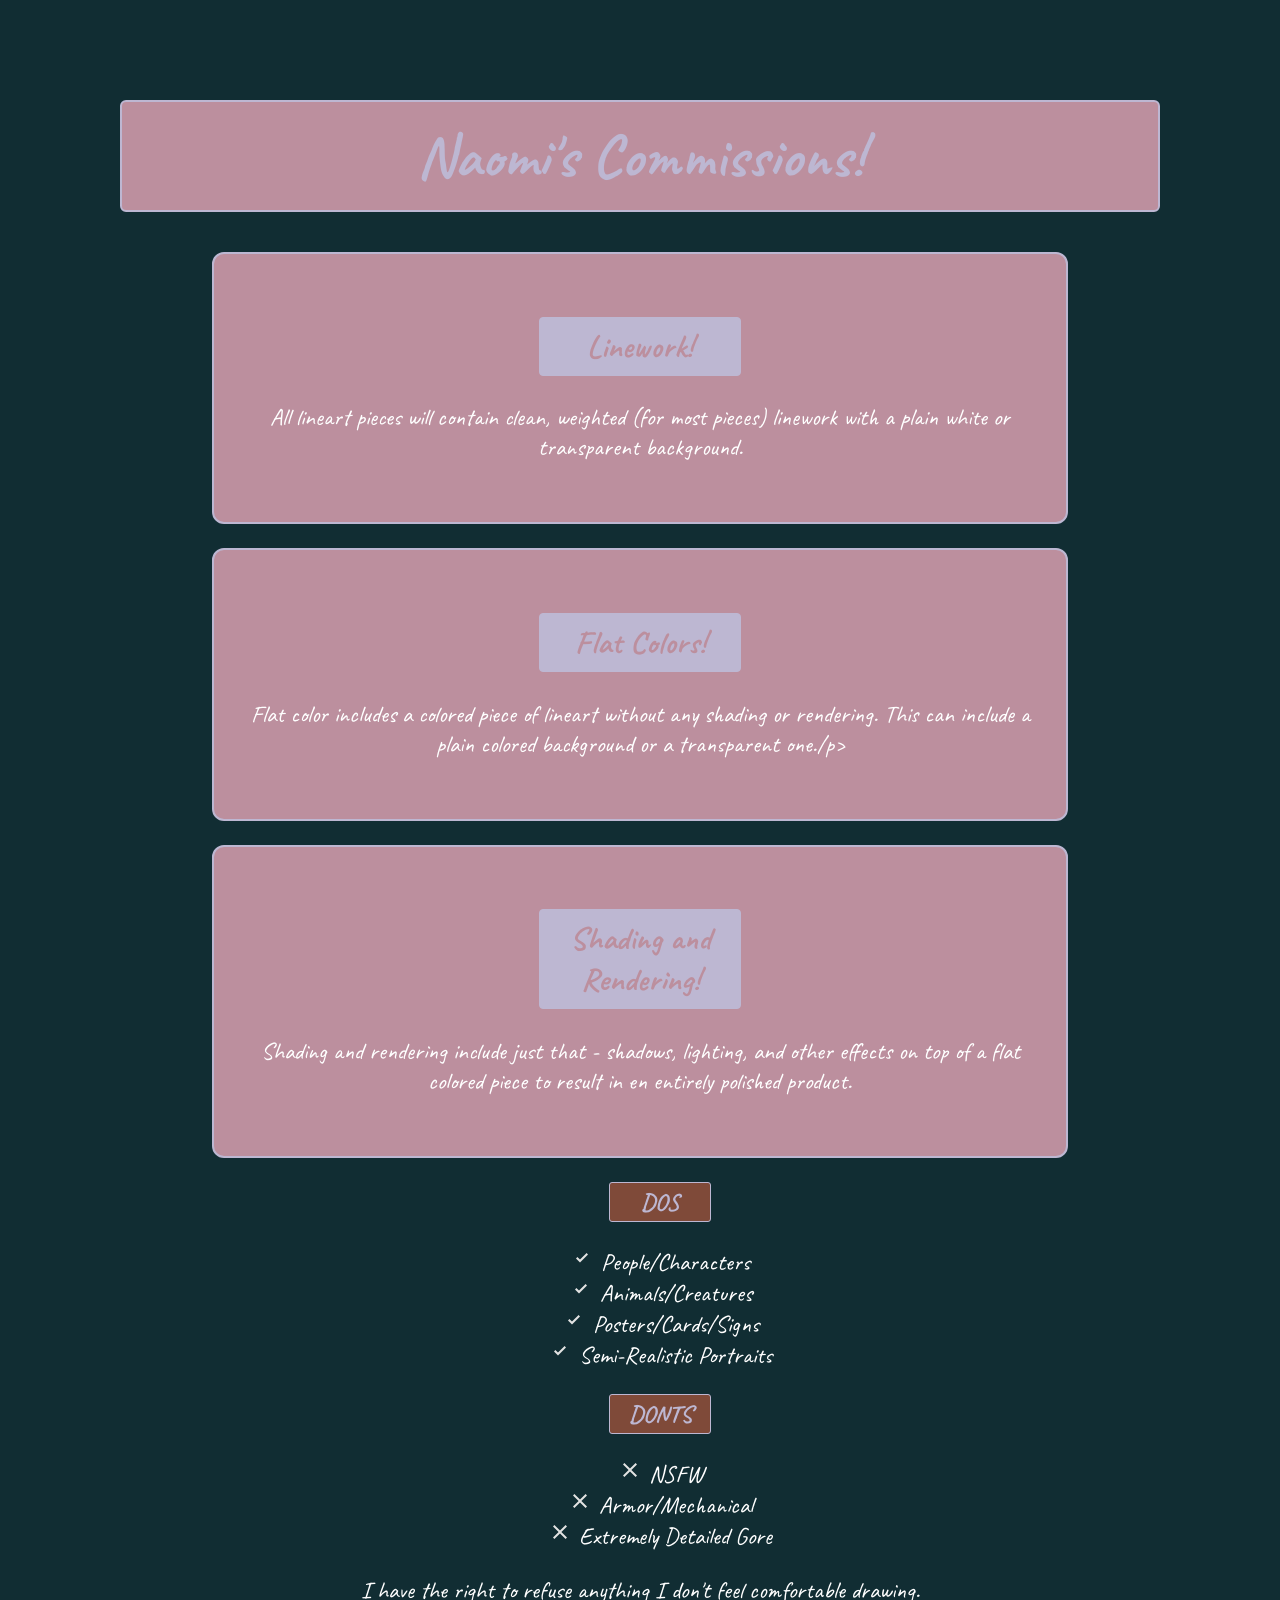
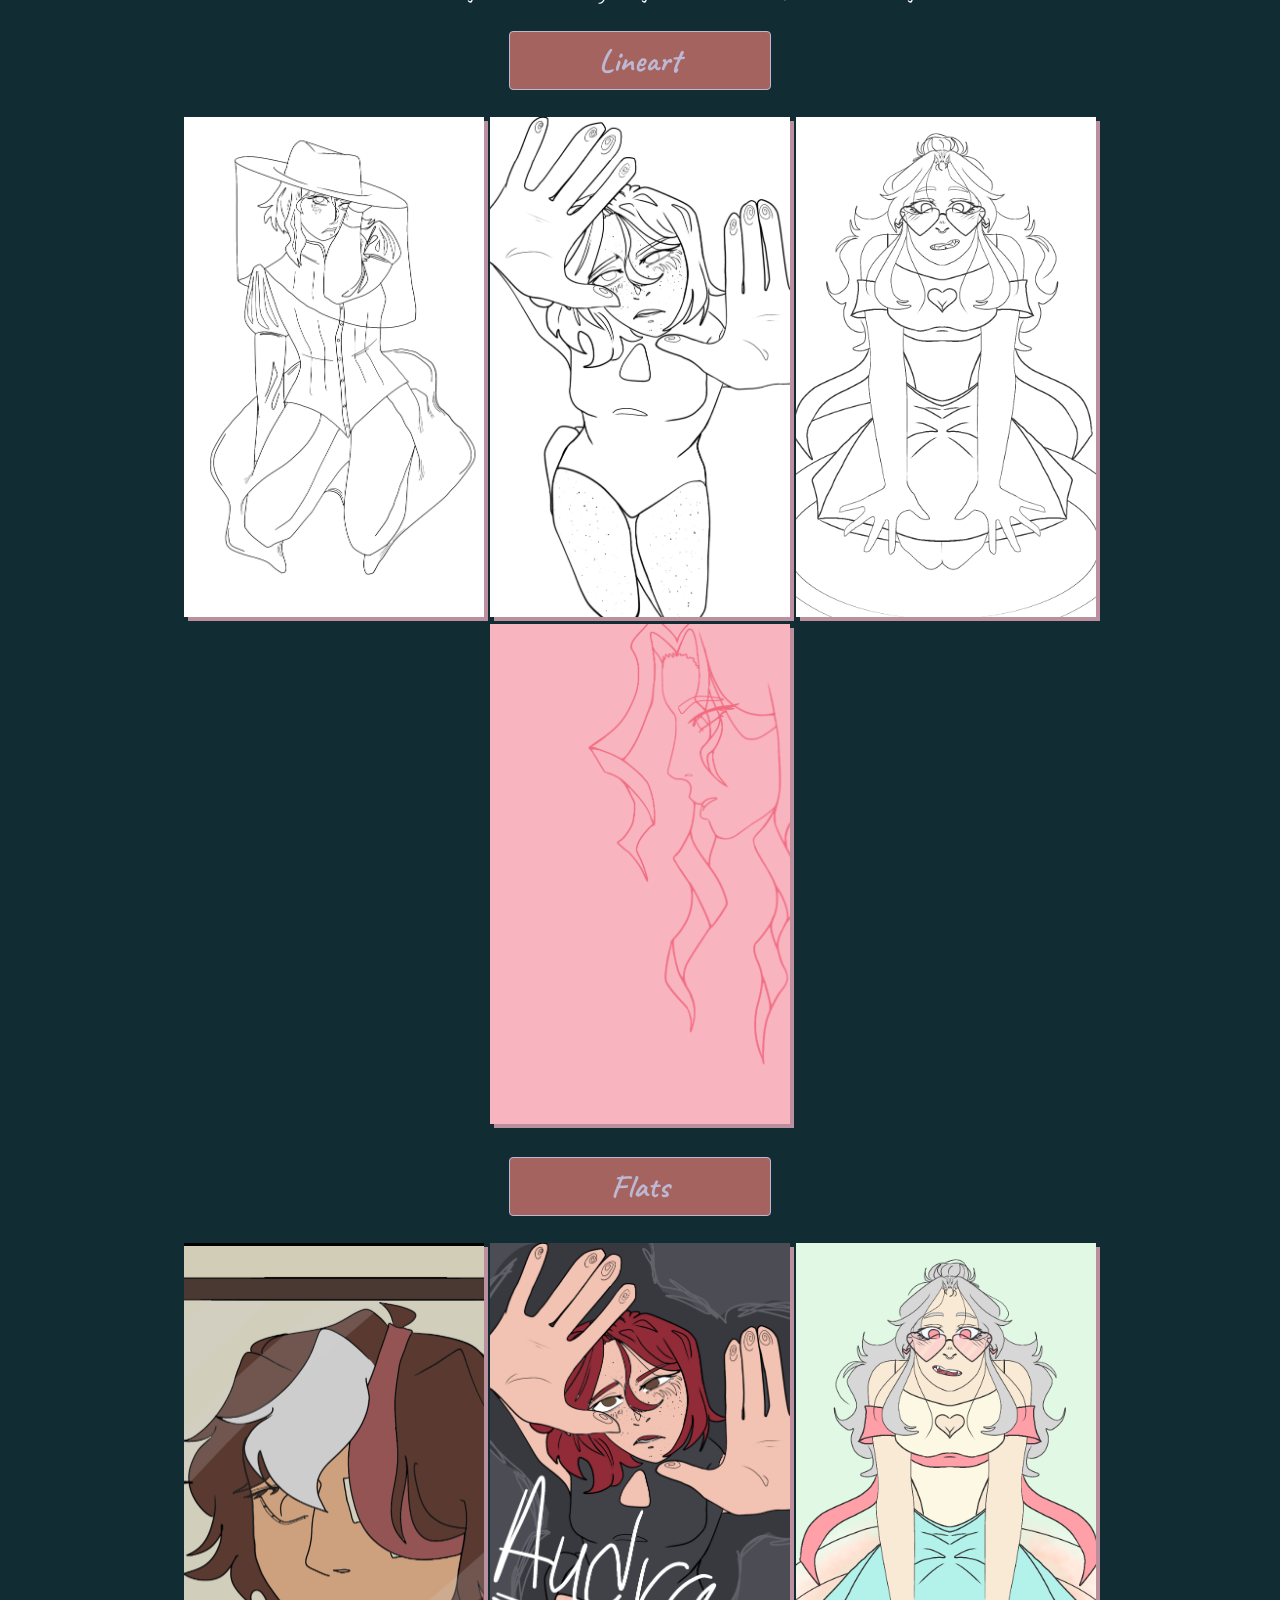
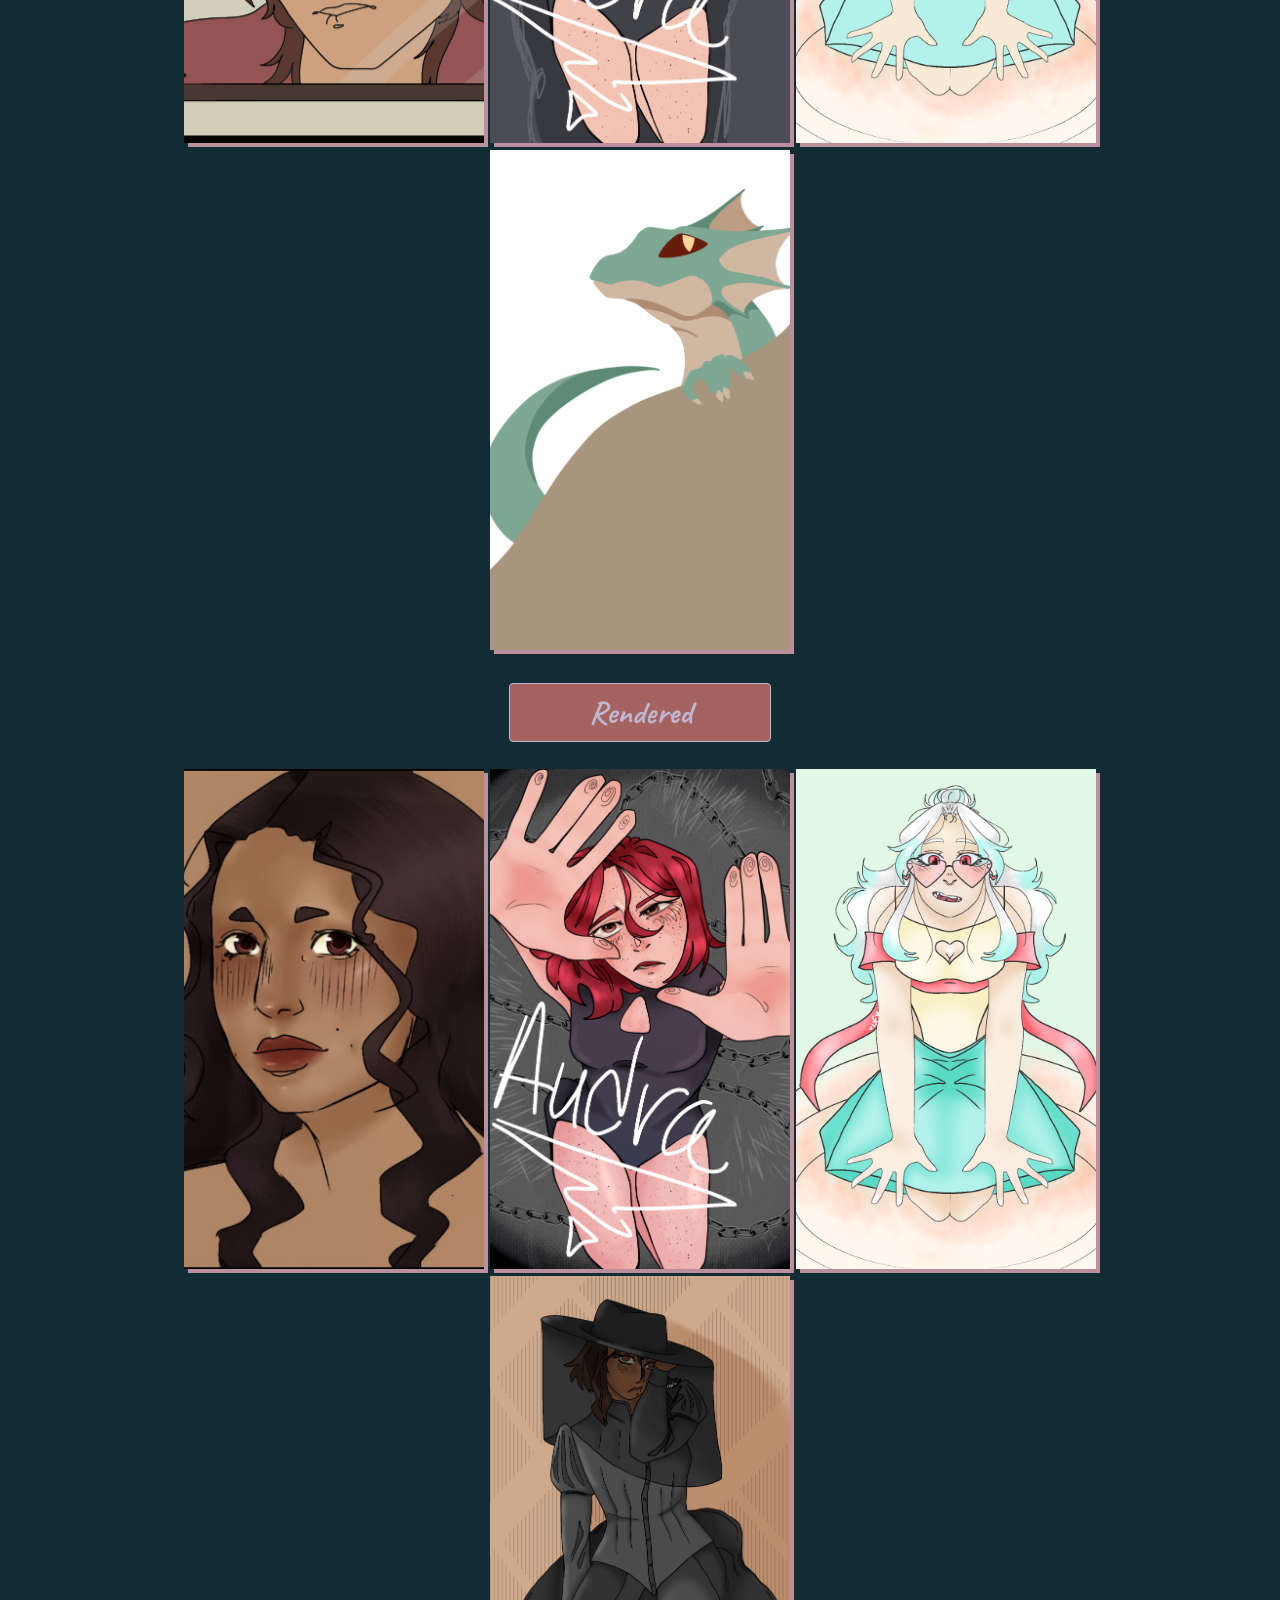
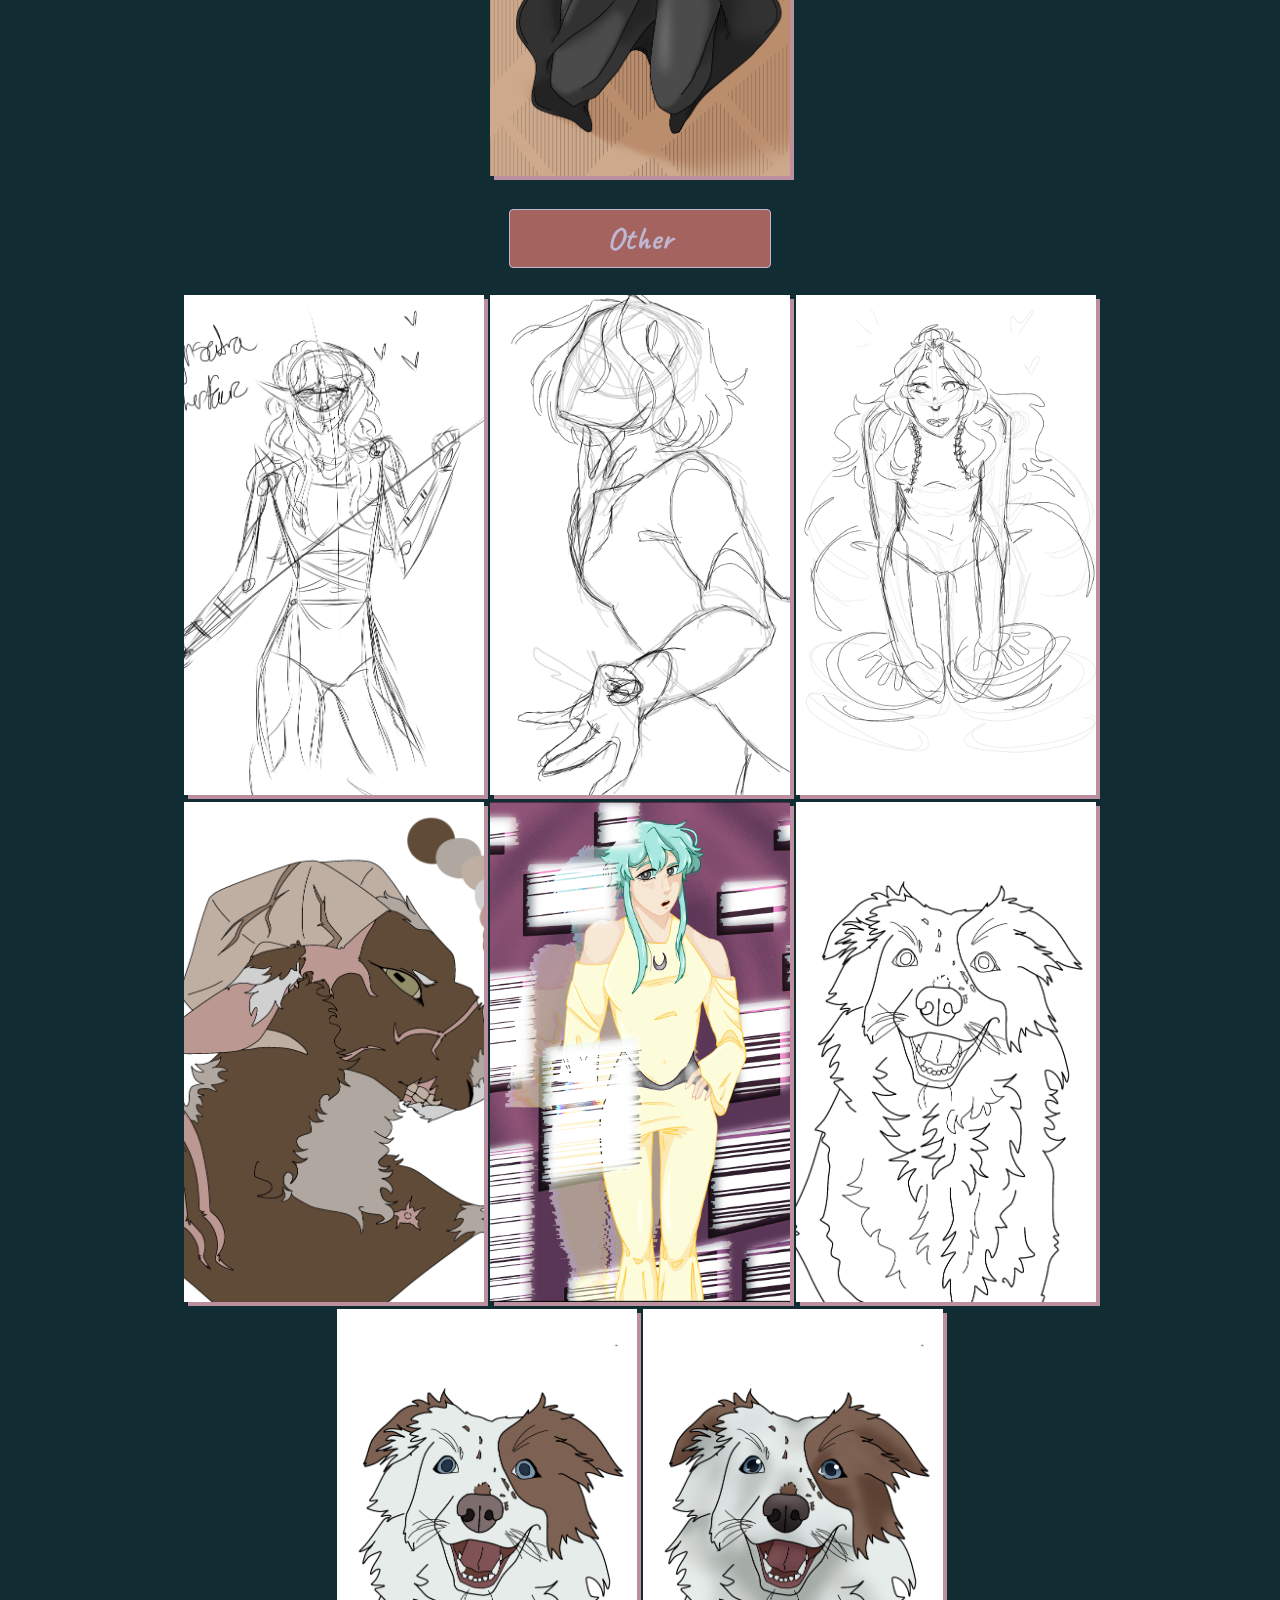
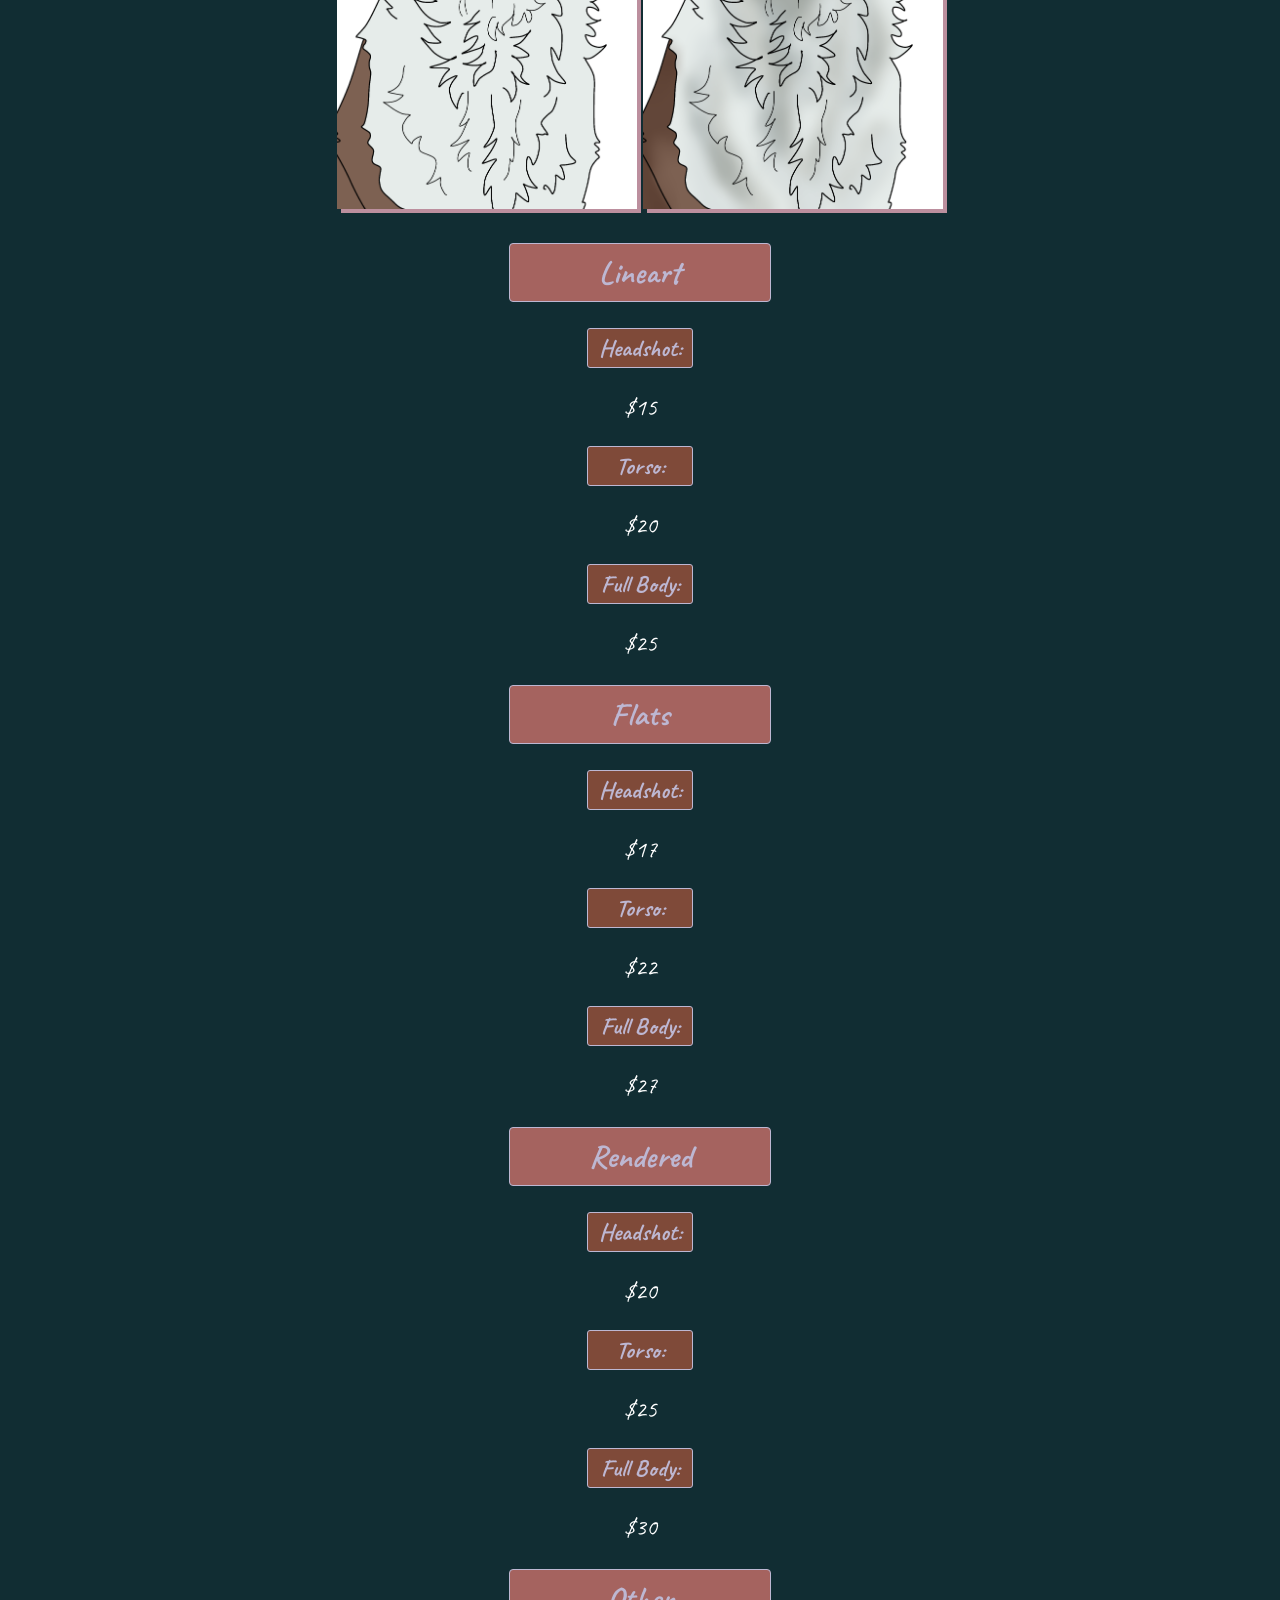
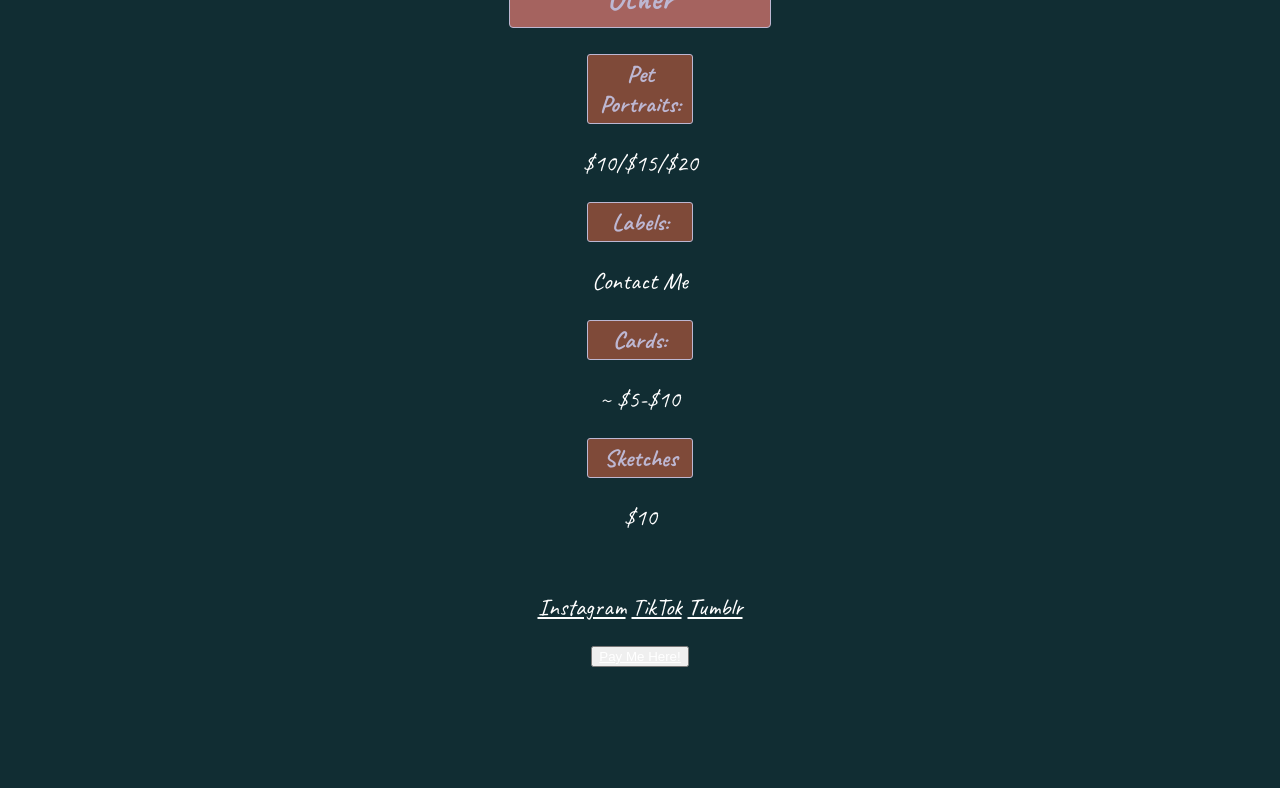
==== Week3/Homework/index.html @ 733caf82 "Add files via upload Uploaded commission website/week 3 homework" ====
<!DOCTYPE html>
<html lang="en">
<head>
    <meta charset="UTF-8">
    <meta name="viewport" content="width=device-width, initial-scale=1.0">
    <title>NAOMI'S COMMISSIONS!</title>
    <style>
        @import url('https://fonts.googleapis.com/css2?family=Caveat:wght@400;600;700&family=Laila:wght@400&display=swap');
    </style>
    <link rel="stylesheet" href="./style.css">
</head>

<body>
<header><h1>Naomi's Commissions!</h1></header>


            <div class="card">

        <div><h2>Linework!</h2><p>All lineart pieces will contain clean, weighted (for most pieces) linework with a plain white or transparent background.</p></div>

        <div><h2>Flat Colors!</h2><p>Flat color includes a colored piece of lineart without any shading or rendering. This can include a plain colored background or a transparent one./p></div>

        <div><h2>Shading and Rendering!</h2><p>Shading and rendering include just that - shadows, lighting, and other effects on top of a flat colored piece to result in en entirely polished product.</p></div>
</div>

<div class="dosanddonts">
    <div class="dos">
    <div><ul>
        <h3>DOS</h3>
        <li>People/Characters</li>
        <li>Animals/Creatures</li>
        <li>Posters/Cards/Signs</li>
        <li>Semi-Realistic Portraits</li>
    </ul></div>
</div>

    <div class="donts">
    <div><ul>
        <h3>DONTS</h3>
        <li>NSFW</li>
        <li>Armor/Mechanical</li>
        <li>Extremely Detailed Gore</li>
    </ul></div>
</div>

        <div class="disclaimer">I have the right to refuse anything I don't feel comfortable drawing.
    </div>
</div>

<div class="imageexamples">
    <div><h2>Lineart</h2>
        <div class="lineimg">
    <img src="./commimgs/abileneline.png";>
    <img src="./commimgs/audraline.png";>
    <img src="./commimgs/ftline.png";>
    <img src="./commimgs/vline.png";>
    </div>
</div>

    <div><h2>Flats</h2>
        <div class="flatimg">
    <img src="./commimgs/faustoflat.png";>
    <img src="./commimgs/audraflat.png";>
    <img src="./commimgs/ftflat.png";>
    <img src="./commimgs/geckoflat.png";>
    </div>
</div>

    <div><h2>Rendered</h2>
        <div class="rendimg">
    <img src="./commimgs/abilenefinal.jpg";>
    <img src="./commimgs/audrafinal.png";>
    <img src="./commimgs/ftfinal.png";>
    <img src="./commimgs/abilenefinal.png";>
    </div>
</div>

    <div><h2>Other</h2>
        <div class="otherimg">
    <img src="./commimgs/wynsketch.png";>
    <img src="./commimgs/audrasketch.jpg";>
    <img src="./commimgs/ftsketch.png";>
    <img src="./commimgs/biggsflat.png";> 
    <img src="./commimgs/cyberfinal.png";>
    <img src="./commimgs/bellaline.png";>
    <img src="./commimgs/bellaflat.png";>
    <img src="./commimgs/bellafinal.png";>
        </div>
    </div>
</div>

<div class="pricing">
    <div><h2>Lineart</h2>
        <h3>Headshot:</h3>$15
        <h3>Torso:</h3>$20
        <h3>Full Body:</h3>$25
    </div>

    <div><h2>Flats</h2>
        <h3>Headshot:</h3>$17
        <h3>Torso:</h3>$22
        <h3>Full Body:</h3>$27
    </div>

    <div><h2>Rendered</h2>
        <h3>Headshot:</h3>$20
        <h3>Torso:</h3>$25
        <h3>Full Body:</h3>$30
    </div>

    <div><h2>Other</h2>
        <h3>Pet Portraits:</h3>
        $10/$15/$20
        <h3>Labels:</h3>
        Contact Me
        <h3>Cards:</h3>
        ~ $5-$10
        <h3>Sketches</h3>
        $10
    </div>

</div>

<div class="socials">
    <a href="https://www.instagram.com/naomi_f0x_/";>Instagram</a>
    <a href="https://www.tiktok.com/@naomi.fox";>TikTok</a>
   <a href="https://www.tumblr.com/naomi-foxxx";>Tumblr</a>
</div>

<button><a href="https://cash.app/$NaomiF0X";>Pay Me Here!</a></button>

</body>
---- Week3/Homework/style.css ----
* {
    /* CSS HEX */
--teal-blue: #112d33;
--thistle: #bdb7d2ff;
--old-rose: rgb(188, 143, 158);
--terracotta-clay: #a5635fff;
--clay-soil: #7f4a39ff;
color: white
}

@import url('https://fonts.googleapis.com/css2?family=Caveat:wght@400;600;700&family=Laila:wght@400&display=swap');

body {
    background-color: var(--teal-blue);
    font-family: 'caveat';
    font-size: 24px;
    text-align: center;
        padding-left: 60px;
        padding-right: 60px;
        padding-top: 30px;
        padding-bottom: 30px;
        margin-top: 30px;
        margin-bottom: 90px;
        margin-left: 60px;
        margin-right: 60px;
}

h1 {
    background-color: var(--old-rose);
    color: var(--thistle);
    border: 2px, solid, var(--thistle);
    border-radius: 6px;
        font-family: 'caveat';
        font-size: 60px;
        text-align: center;
    padding-bottom: 16px;
    padding-top: 16px;
}

h2 {
    background-color: var(--terracotta-clay);
    color: var(--thistle);
    border: 1px, solid, var(--thistle);
    border-radius: 4px;
        text-align: center;
        font-size: 32px;
        font-family: 'caveat';
    width: 25%;
    padding-top: 8px;
    padding-bottom: 8px;
    margin-left: auto;
    margin-right: auto;
}

h3 {
    background-color: var(--clay-soil);
    color: var(--thistle);
    border: 1px, solid, var(--thistle);
    border-radius: 3px;
        text-align: center;
        font-size: 24px;
        font-family: 'caveat';
    width: 10%;
    padding-top: 4px;
    padding-bottom: 4px;
    margin-left: auto;
    margin-right: auto;
}

.define div > h2 {
    text-align: center;
    margin-left: auto;
    margin-right: auto;
}

.card div{
    padding-top: 36px;
    padding-bottom: 36px;
    padding-left: 36px;
    padding-right: 36px;
        border: 2px, solid, var(--thistle);
        border-radius: 12px;
        background-color: var(--old-rose);
    width: 75%;
    margin-left: auto;
    margin-right: auto;
    margin-bottom: 24px;

    transition: all 1s;
}

.card div:hover{
    background-color: var(--thistle);
    color: var(--old-rose);
}

.card div:hover > h2 {
    background-color: var(--old-rose);
    color: var(--thistle);
}

.card div > h2 {
    margin-left: auto;
    margin-right: auto;
    width: 200px;
    background-color: var(--thistle);
    color: var(--old-rose);

    transition: all 1s;
}

.dosanddonts div {
    text-align: center;
}

.dosanddonts div > ul > h3 {
    margin-left: auto;
    margin-right: auto;
}

.dos div > ul {
    list-style-position: inside;
    list-style-image: url(./commimgs/dos.svg);
}

.donts div > ul {
    list-style-position: inside;
    list-style-image: url(./commimgs/donts.svg);
}

.imageexamples div > img {
    margin-left: auto;
    margin-right: auto;
    width: 300px;
    height: 500px;
    object-fit: cover;
    background-color: var(--thistle);
    box-shadow: 4px 4px var(--old-rose);
    transition: 500ms;
}

.imageexamples div > img:hover {
    background-color: var(--old-rose);
    box-shadow: 4px 4px var(--thistle)
}

.socials {
    text-align: center;
    color: var(--thistle);
    padding-bottom: 16px;
    padding-top: 60px;
}
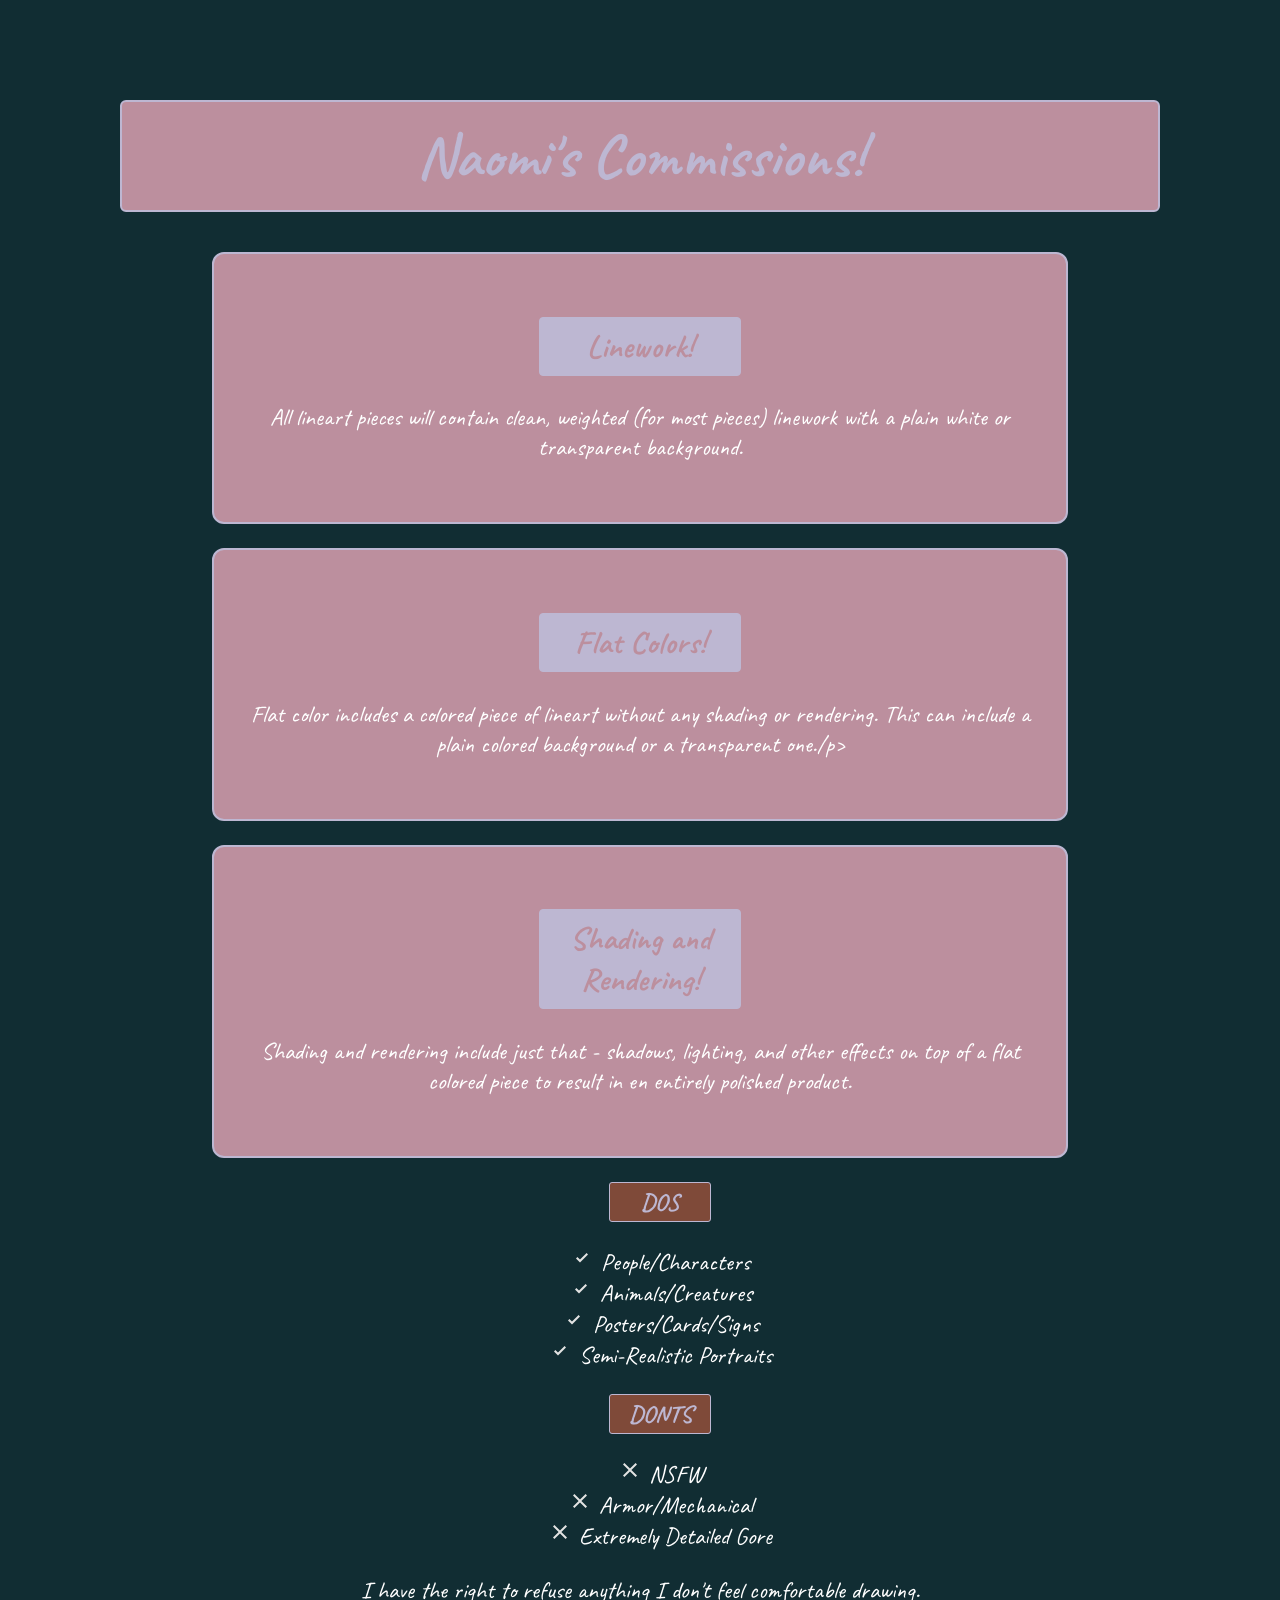
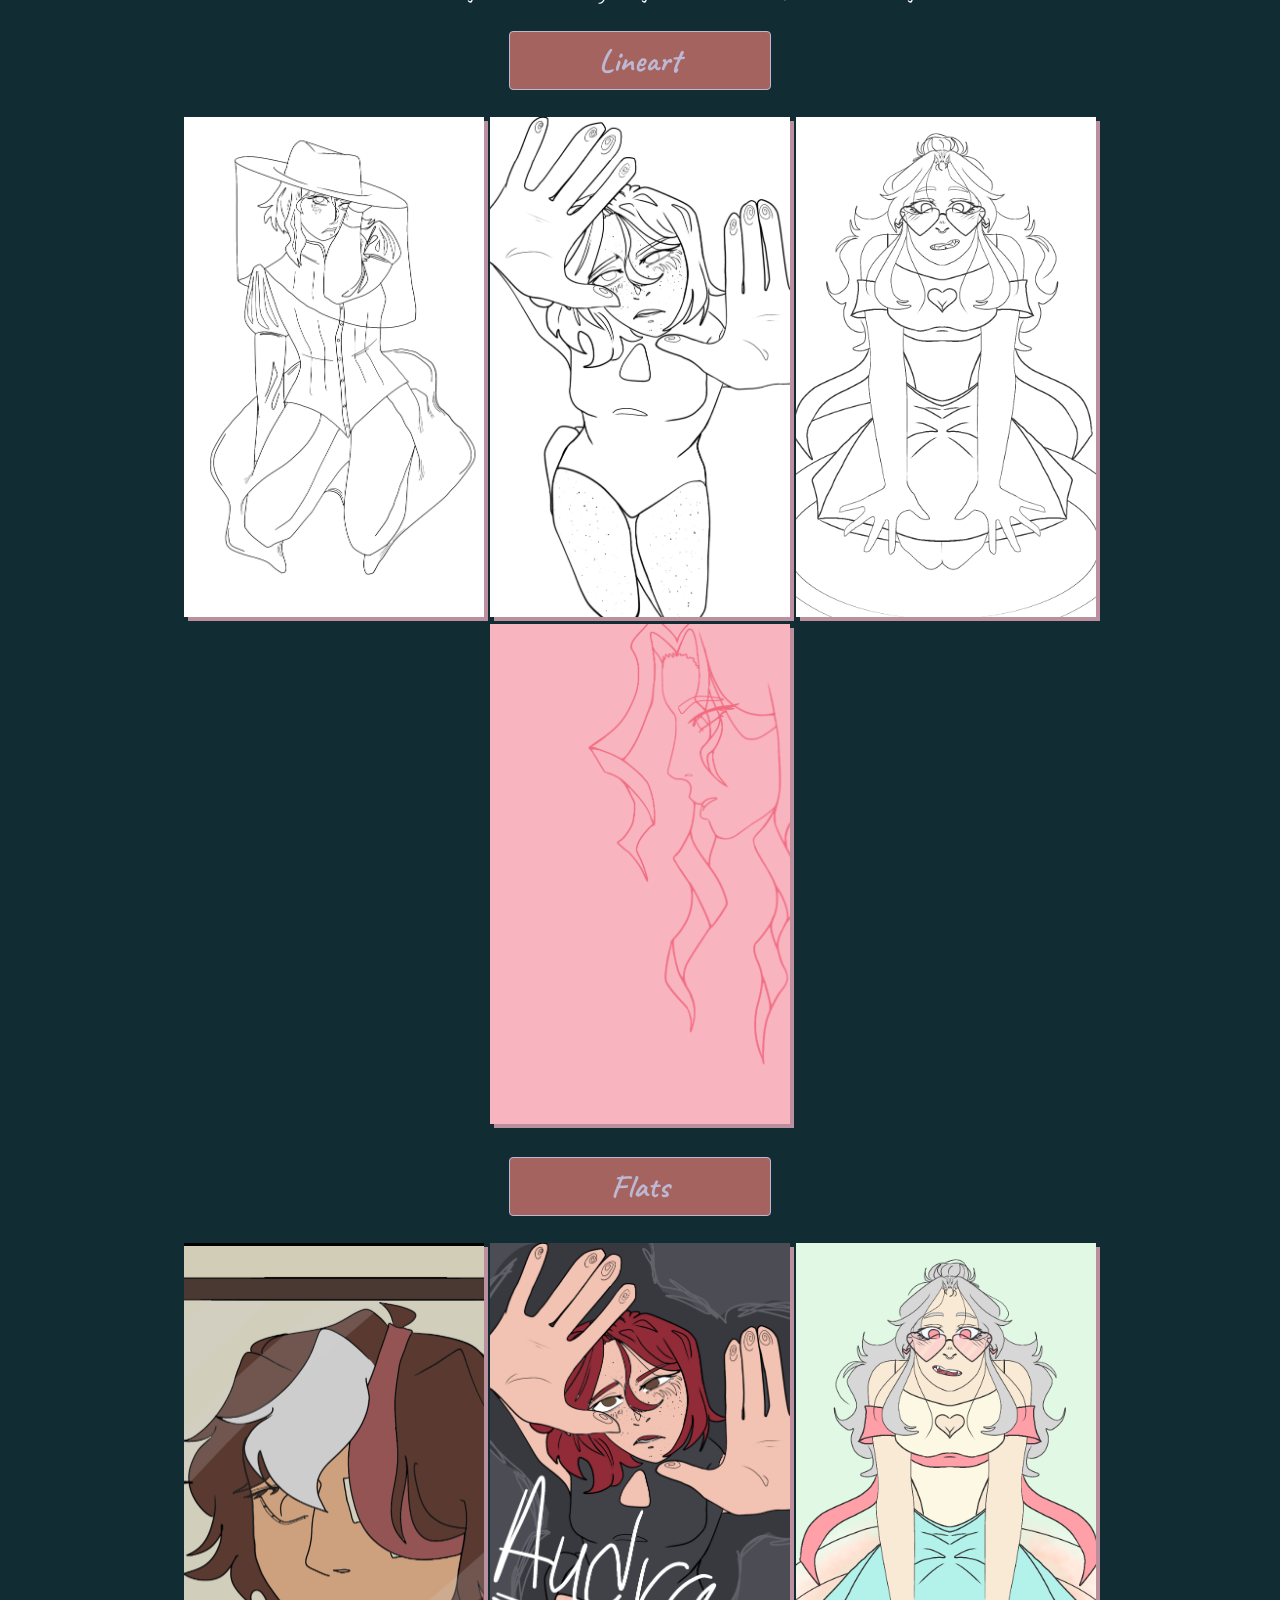
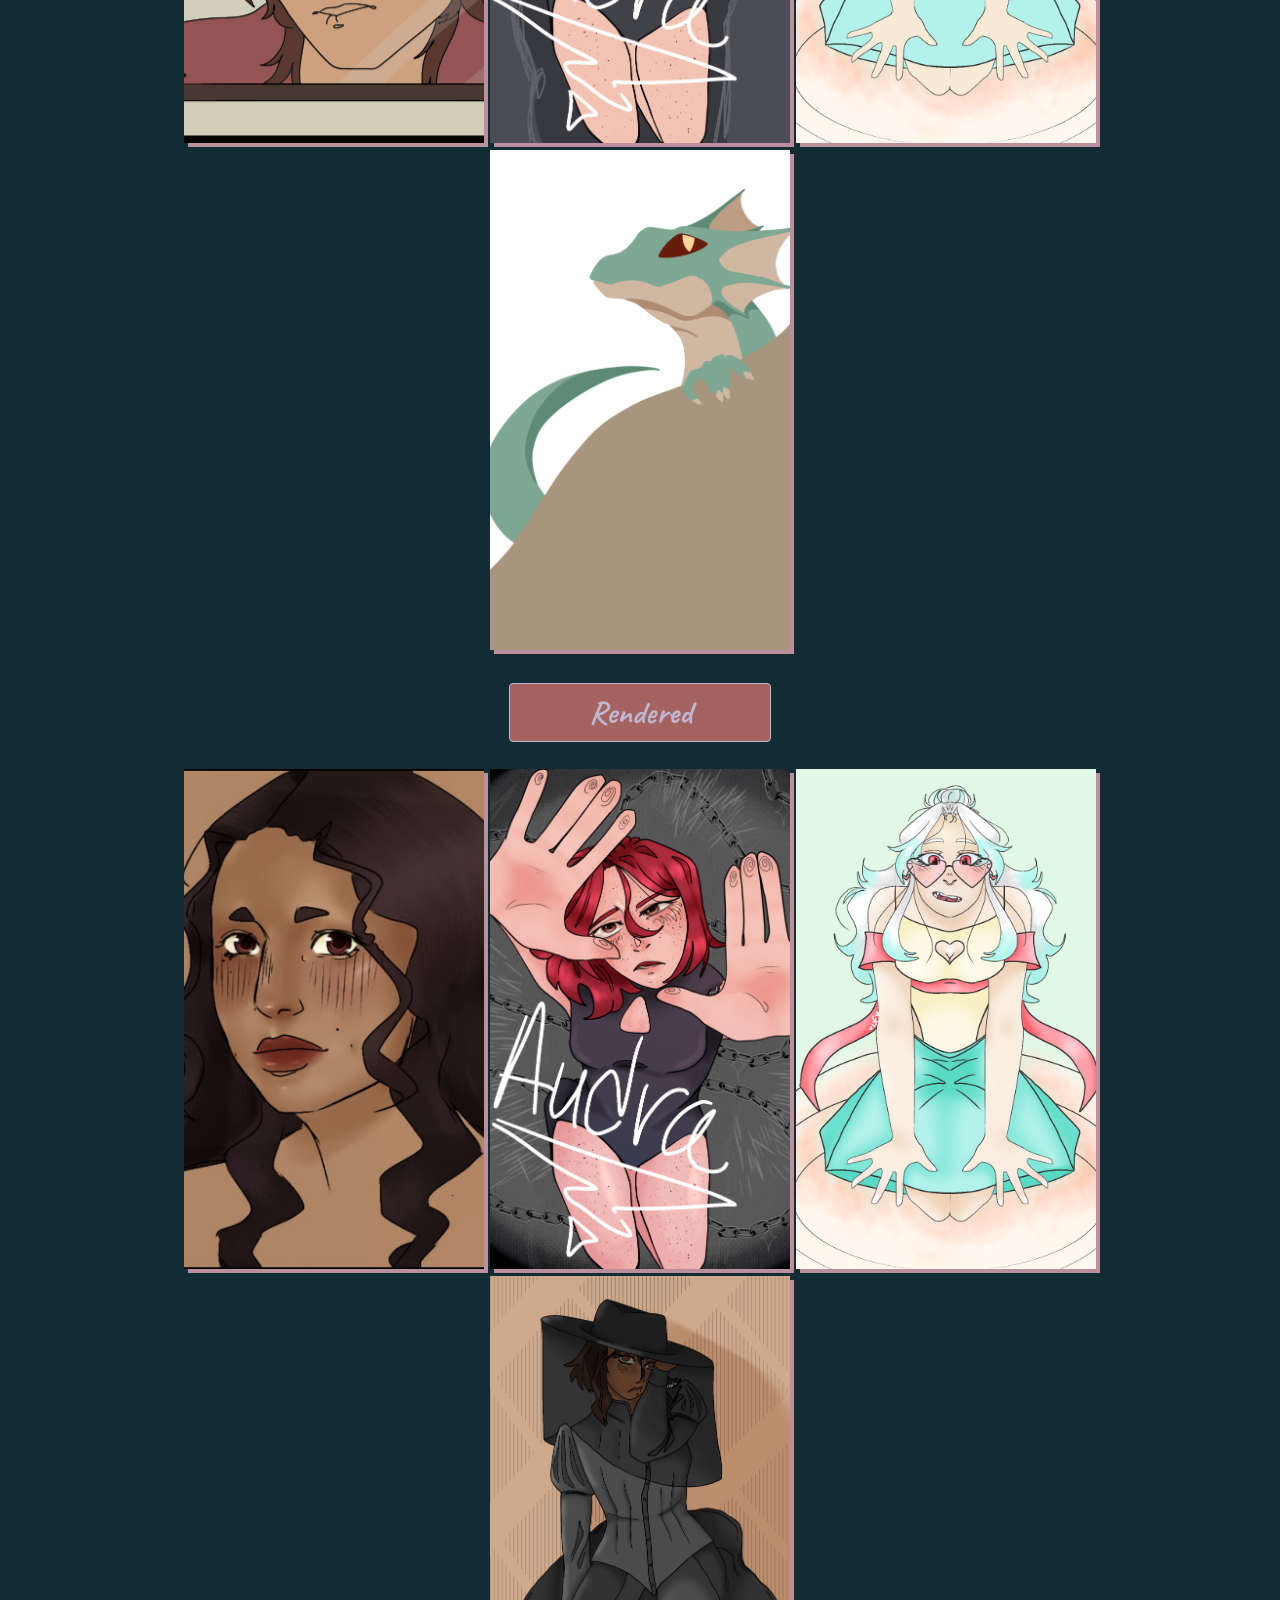
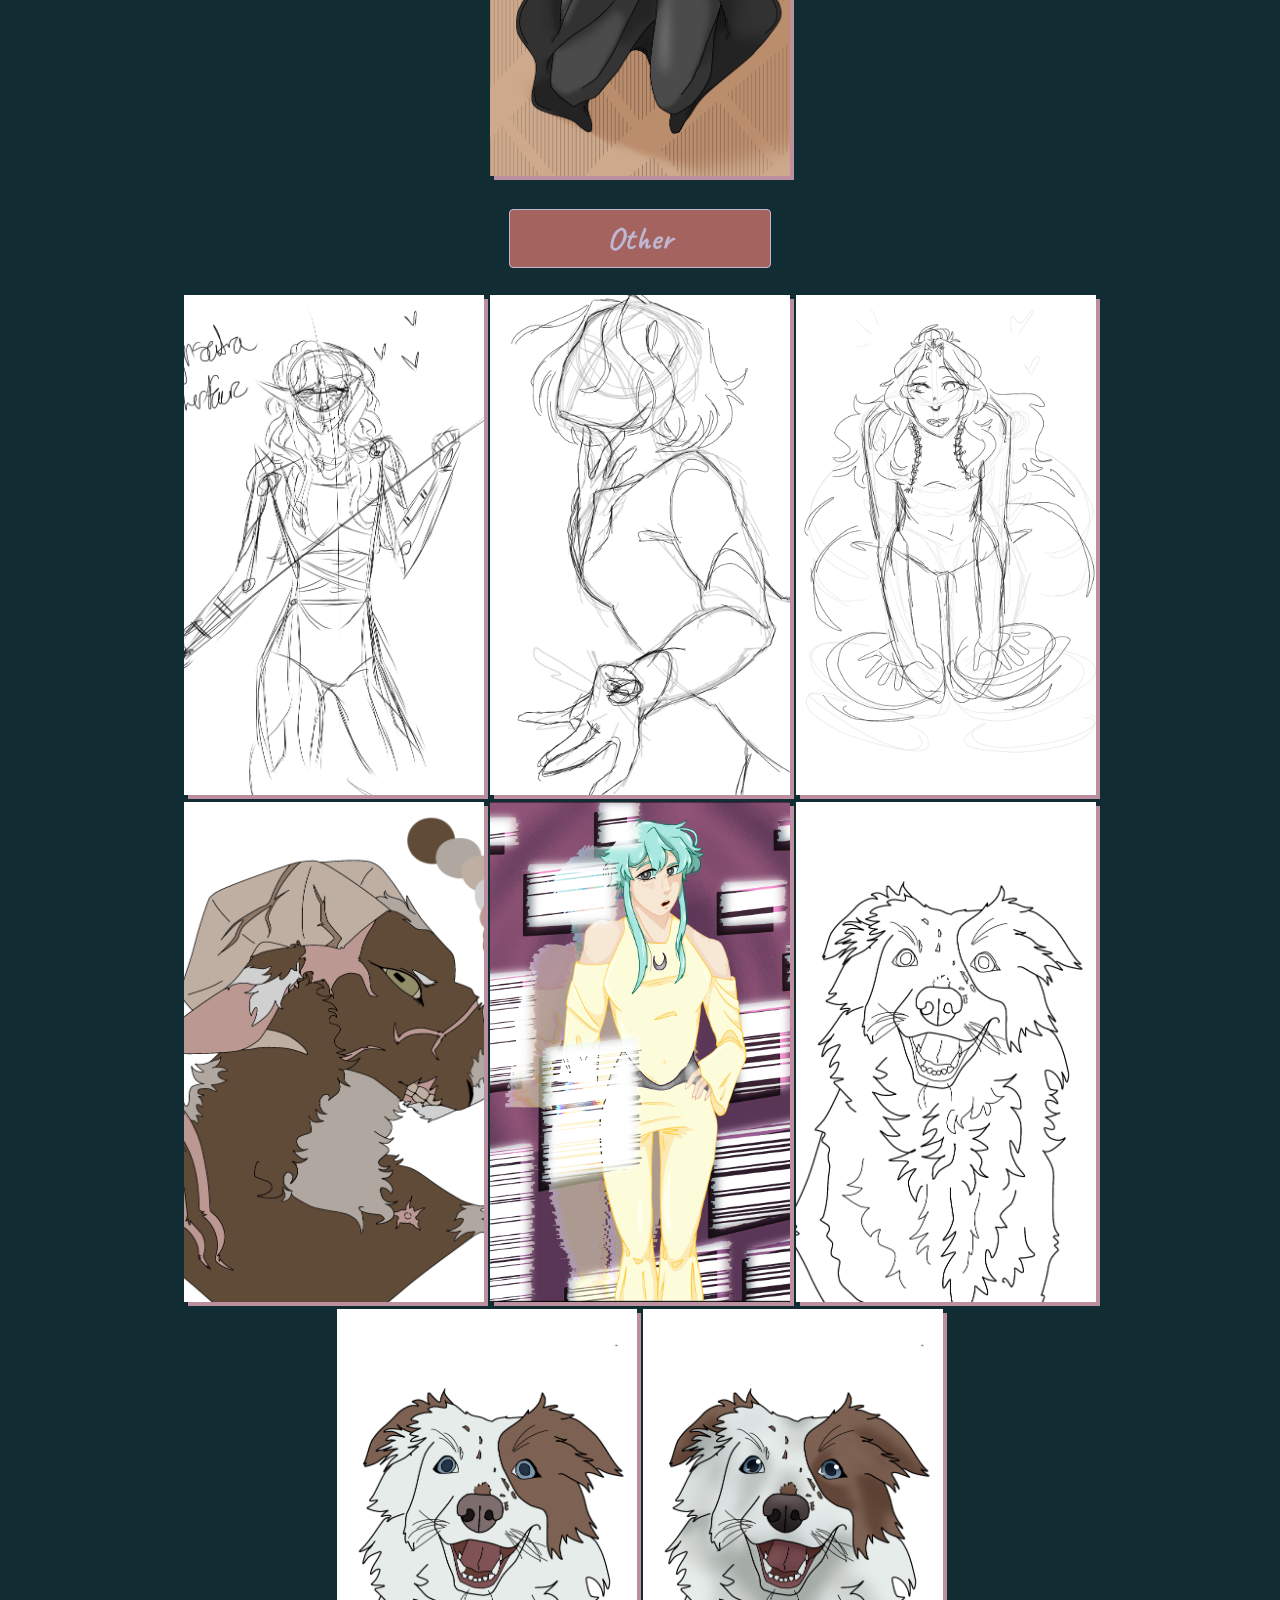
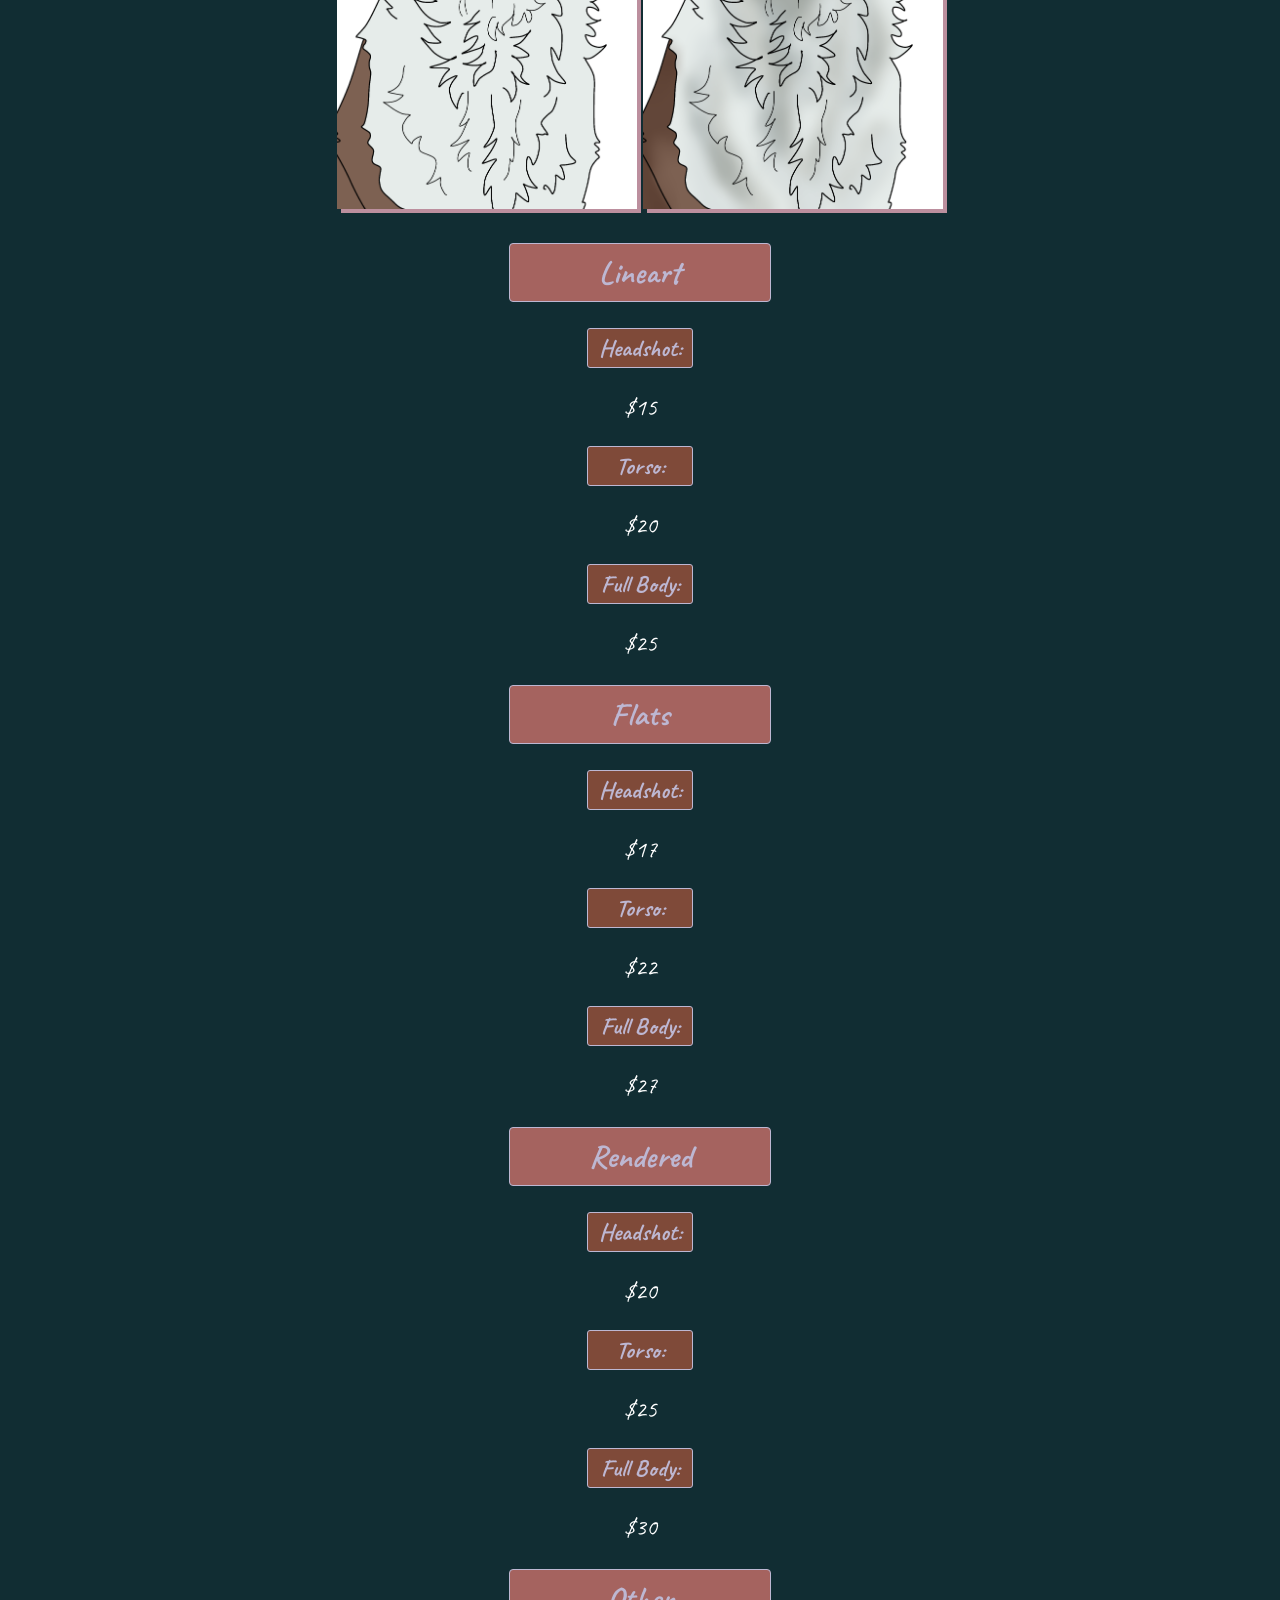
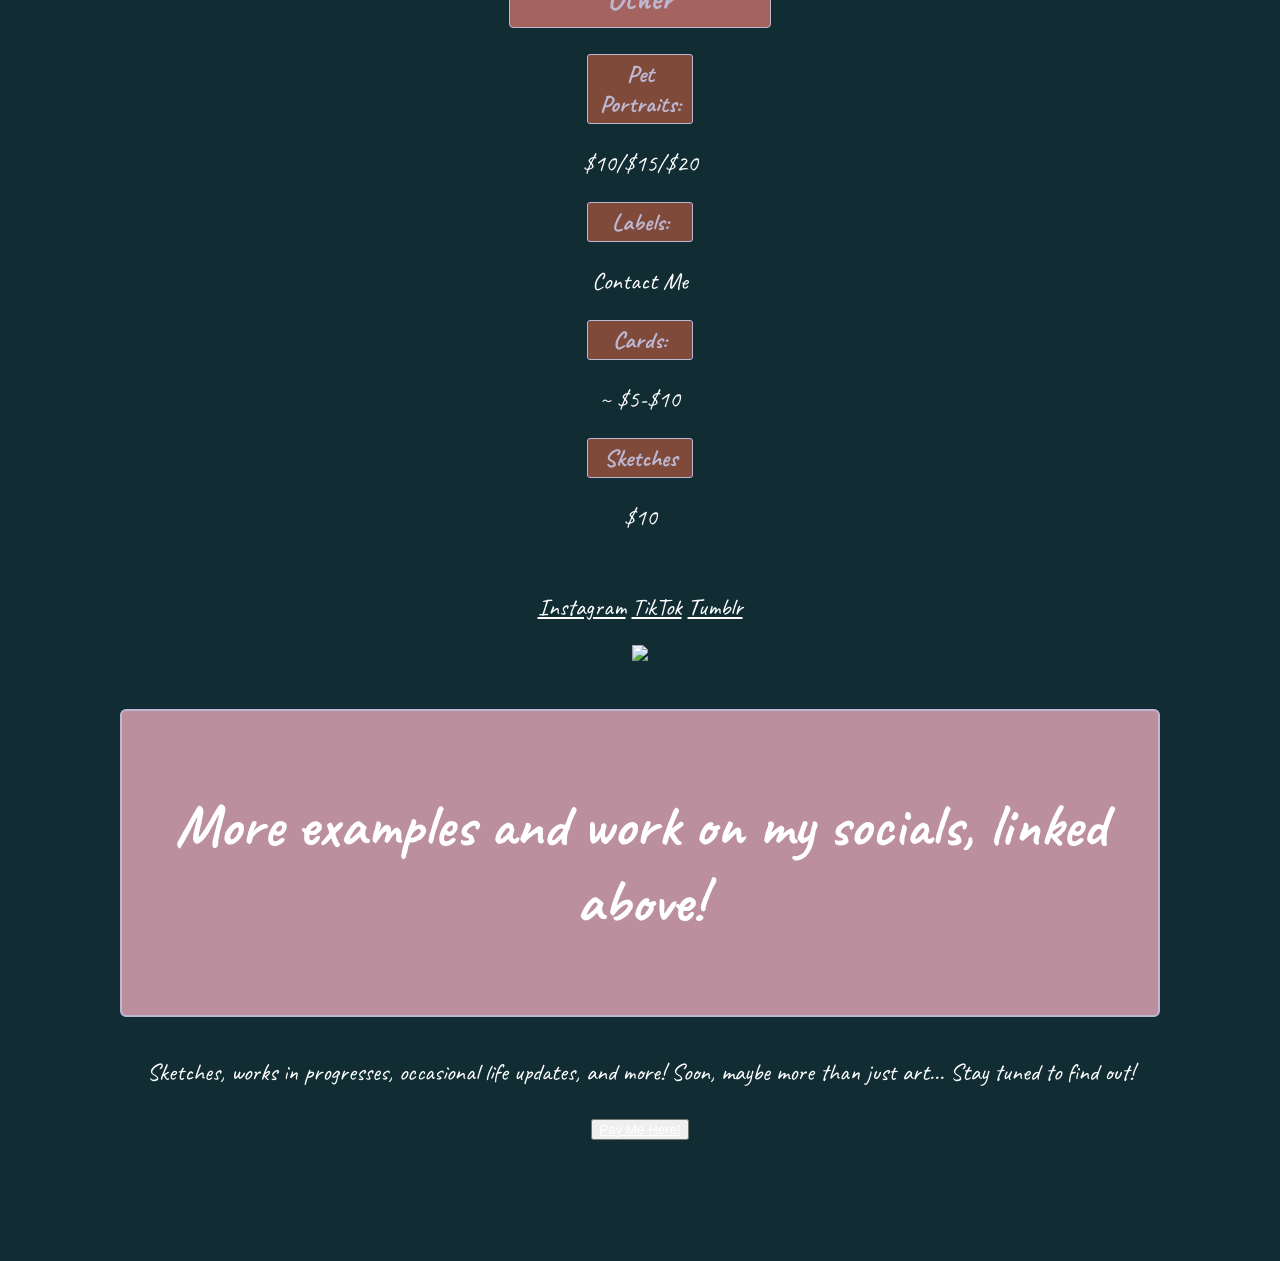
==== commit 3a8f10a5: "gotta do it myself Updated the file with changes that didn't update with the upload. Manually entere" ====
--- a/Week3/Homework/index.html
+++ b/Week3/Homework/index.html
@@ -127,6 +127,10 @@
    <a href="https://www.tumblr.com/naomi-foxxx";>Tumblr</a>
 </div>
 
-<button><a href="https://cash.app/$NaomiF0X";>Pay Me Here!</a></button>
+<div class="cardTwo">
+    <img src="./commimgs/sadiesketch.jpg"><h1><p>More examples and work on my socials, linked above!</p></h1>
+    <div><p>Sketches, works in progresses, occasional life updates, and more! Soon, maybe more than just art... Stay tuned to find out!</p></div>  
+    <button><a href="https://cash.app/$NaomiF0X";>Pay Me Here!</a></button>
+</div>
 
 </body>
